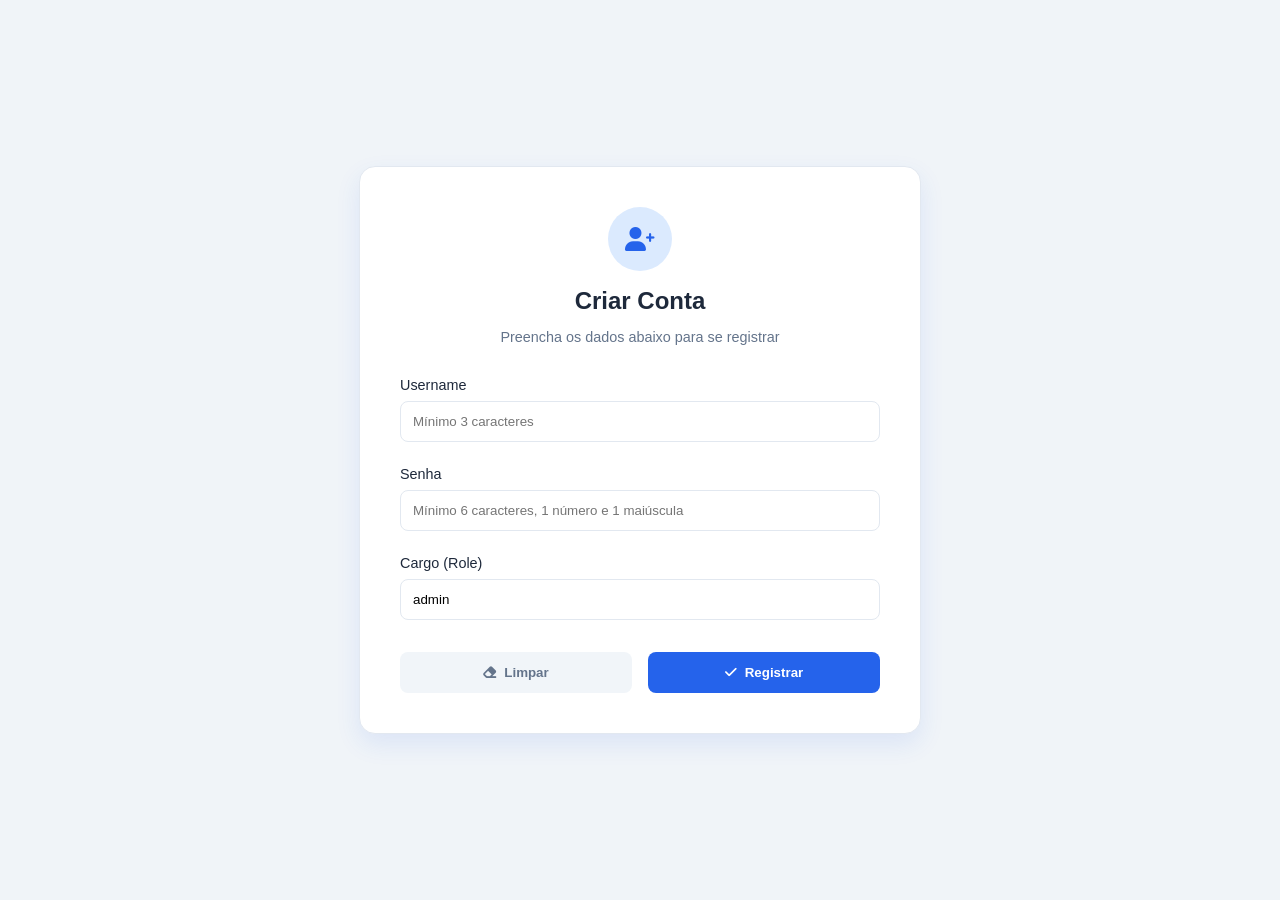
==== frontend/Cadastro_user.html @ 668b8d92 "add register user" ====
<!DOCTYPE html>
<html lang="pt-br">
<head>
    <meta charset="UTF-8">
    <meta name="viewport" content="width=device-width, initial-scale=1.0">
    <title>Cadastro de Usuário</title>
    <link rel="stylesheet" href="/frontend/assets/css/Cadastro_user.css">
    <link rel="stylesheet" href="https://cdnjs.cloudflare.com/ajax/libs/font-awesome/6.0.0/css/all.min.css">
</head>
<body>

    <div class="form-card animate-in">
        <div class="form-header">
            <div class="icon-circle">
                <i class="fas fa-user-plus"></i>
            </div>
            <h1>Criar Conta</h1>
            <p>Preencha os dados abaixo para se registrar</p>
        </div>

        <form id="registerForm">
            <div id="apiResponse" class="message" style="display: none; margin-bottom: 1rem;"></div>

            <div class="form-group">
                <label for="username">Username</label>
                <input type="text" id="username" name="username" placeholder="Mínimo 3 caracteres" required>
                <span class="error-message">O username deve ter entre 3 e 20 caracteres.</span>
            </div>

            <div class="form-group">
                <label for="password">Senha</label>
                <input type="password" id="password" name="password" placeholder="Mínimo 6 caracteres, 1 número e 1 maiúscula" required>
                <span class="error-message">A senha deve ter 6+ caracteres, 1 número e 1 letra maiúscula.</span>
            </div>

            <div class="form-group">
                <label for="role">Cargo (Role)</label>
                <input type="text" id="role" name="role" value="admin" placeholder="Ex: admin, user">
                <span class="error-message">O cargo não pode estar vazio.</span>
            </div>

            <div class="form-actions">
                <button type="button" class="btn-secondary" onclick="window.location.reload()">
                    <i class="fas fa-eraser"></i> Limpar
                </button>
                <button type="submit" class="btn-primary">
                    <i class="fas fa-check"></i> Registrar
                </button>
            </div>
        </form>
    </div>

    <script src="/frontend/assets/js/Cadastro_user.js"></script>
</body>
</html>
---- frontend/assets/css/Cadastro_user.css ----
/* Importando suas definições base */
:root {
    --primary-blue: #2563eb;
    --primary-hover: #1d4ed8;
    --bg-color: #f0f4f8;
    --white: #ffffff;
    --text-main: #1e293b;
    --text-muted: #64748b;
    --border: #e2e8f0;
    --danger: #ef4444;
}

body {
    background-color: var(--bg-color);
    display: flex;
    align-items: center;
    justify-content: center;
    min-height: 100vh;
    margin: 0;
    font-family: 'Segoe UI', Tahoma, Geneva, Verdana, sans-serif;
}

.form-card {
    background: var(--white);
    width: 100%;
    max-width: 480px;
    padding: 2.5rem;
    border-radius: 16px;
    box-shadow: 0 10px 25px rgba(37, 99, 235, 0.1);
    border: 1px solid var(--border);
}

.form-header {
    text-align: center;
    margin-bottom: 2rem;
}

.icon-circle {
    width: 64px;
    height: 64px;
    background-color: #dbeafe;
    color: var(--primary-blue);
    border-radius: 50%;
    display: flex;
    align-items: center;
    justify-content: center;
    font-size: 1.5rem;
    margin: 0 auto 1rem;
}

.form-header h1 { font-size: 1.5rem; color: var(--text-main); margin-bottom: 0.5rem; }
.form-header p { color: var(--text-muted); font-size: 0.9rem; }

.form-group { margin-bottom: 1.5rem; position: relative; }
.form-group label { display: block; margin-bottom: 0.5rem; color: var(--text-main); font-weight: 500; font-size: 0.9rem; }
.form-group input { width: 100%; padding: 0.75rem; border: 1.5px solid var(--border); border-radius: 8px; outline: none; transition: all 0.2s; box-sizing: border-box;}
.form-group input:focus { border-color: var(--primary-blue); }

/* Feedback de Erro */
.form-group input.invalid { border-color: var(--danger); background-color: #fffafb; }
.error-message { color: var(--danger); font-size: 0.75rem; margin-top: 4px; display: none; }
.form-group input.invalid + .error-message { display: block; }

/* Mensagem da API */
.message { padding: 0.75rem; border-radius: 8px; text-align: center; font-weight: 500; font-size: 0.9rem; }
.message.success { background-color: #dcfce7; color: #16a34a; border: 1px solid #bbf7d0; display: block !important;}
.message.error { background-color: #fee2e2; color: #b91c1c; border: 1px solid #fecaca; display: block !important;}

.form-actions { display: flex; gap: 1rem; margin-top: 2rem; }
.btn-primary, .btn-secondary { flex: 1; padding: 0.8rem; border-radius: 8px; font-weight: 600; cursor: pointer; transition: 0.2s; border: none; display: flex; align-items: center; justify-content: center; gap: 8px; }
.btn-primary { background-color: var(--primary-blue); color: white; }
.btn-primary:hover { background-color: var(--primary-hover); }
.btn-secondary { background-color: #f1f5f9; color: var(--text-muted); }

.animate-in { animation: fadeInSlide 0.4s ease forwards; }
@keyframes fadeInSlide { from { opacity: 0; transform: translateY(20px); } to { opacity: 1; transform: translateY(0); } }
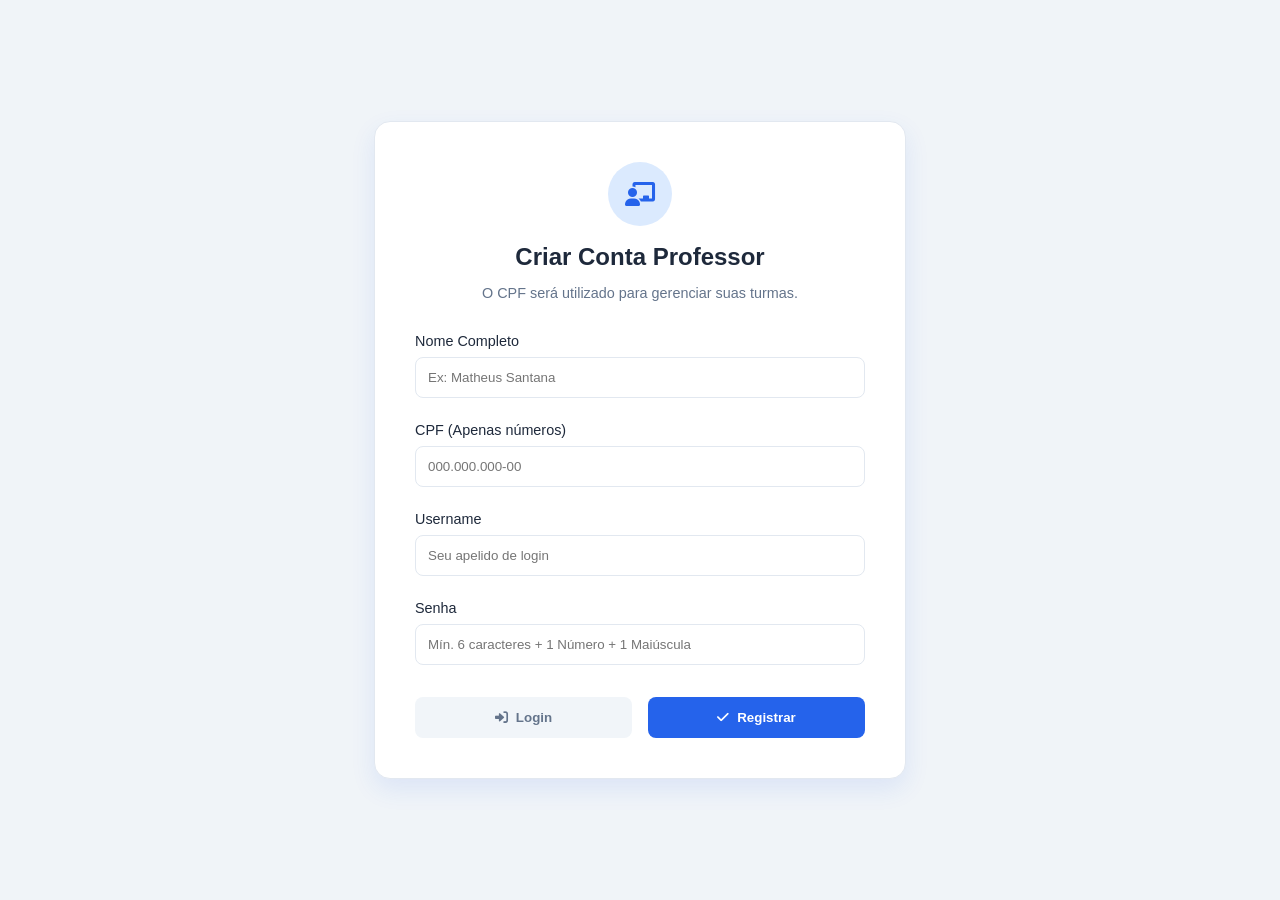
==== commit 25f9b98e: "Feat: Add Docker and updated Back and Front with news logics" ====
--- a/frontend/Cadastro_user.html
+++ b/frontend/Cadastro_user.html
@@ -3,8 +3,8 @@
 <head>
     <meta charset="UTF-8">
     <meta name="viewport" content="width=device-width, initial-scale=1.0">
-    <title>Cadastro de Usuário</title>
-    <link rel="stylesheet" href="/frontend/assets/css/Cadastro_user.css">
+    <title>Cadastro Professor | Sistema Presença</title>
+    <link rel="stylesheet" href="./assets/css/Cadastro_user.css">
     <link rel="stylesheet" href="https://cdnjs.cloudflare.com/ajax/libs/font-awesome/6.0.0/css/all.min.css">
 </head>
 <body>
@@ -12,36 +12,42 @@
     <div class="form-card animate-in">
         <div class="form-header">
             <div class="icon-circle">
-                <i class="fas fa-user-plus"></i>
+                <i class="fas fa-chalkboard-teacher"></i>
             </div>
-            <h1>Criar Conta</h1>
-            <p>Preencha os dados abaixo para se registrar</p>
+            <h1>Criar Conta Professor</h1>
+            <p>O CPF será utilizado para gerenciar suas turmas.</p>
         </div>
 
         <form id="registerForm">
             <div id="apiResponse" class="message" style="display: none; margin-bottom: 1rem;"></div>
 
             <div class="form-group">
+                <label for="full_name">Nome Completo</label>
+                <input type="text" id="full_name" name="full_name" placeholder="Ex: Matheus Santana" required>
+                <span class="error-message">Insira seu nome completo (mín. 3 letras).</span>
+            </div>
+
+            <div class="form-group">
+                <label for="cpf">CPF (Apenas números)</label>
+                <input type="text" id="cpf" name="cpf" placeholder="000.000.000-00" maxlength="14" required>
+                <span class="error-message">CPF inválido. Insira 11 dígitos.</span>
+            </div>
+
+            <div class="form-group">
                 <label for="username">Username</label>
-                <input type="text" id="username" name="username" placeholder="Mínimo 3 caracteres" required>
+                <input type="text" id="username" name="username" placeholder="Seu apelido de login" required>
                 <span class="error-message">O username deve ter entre 3 e 20 caracteres.</span>
             </div>
 
             <div class="form-group">
                 <label for="password">Senha</label>
-                <input type="password" id="password" name="password" placeholder="Mínimo 6 caracteres, 1 número e 1 maiúscula" required>
-                <span class="error-message">A senha deve ter 6+ caracteres, 1 número e 1 letra maiúscula.</span>
-            </div>
-
-            <div class="form-group">
-                <label for="role">Cargo (Role)</label>
-                <input type="text" id="role" name="role" value="admin" placeholder="Ex: admin, user">
-                <span class="error-message">O cargo não pode estar vazio.</span>
+                <input type="password" id="password" name="password" placeholder="Mín. 6 caracteres + 1 Número + 1 Maiúscula" required>
+                <span class="error-message">Mínimo 6 caracteres, 1 número e 1 letra maiúscula.</span>
             </div>
 
             <div class="form-actions">
-                <button type="button" class="btn-secondary" onclick="window.location.reload()">
-                    <i class="fas fa-eraser"></i> Limpar
+                <button type="button" class="btn-secondary" onclick="window.location.href='login.html'">
+                    <i class="fas fa-sign-in-alt"></i> Login
                 </button>
                 <button type="submit" class="btn-primary">
                     <i class="fas fa-check"></i> Registrar
@@ -50,6 +56,6 @@
         </form>
     </div>
 
-    <script src="/frontend/assets/js/Cadastro_user.js"></script>
+    <script src="./assets/js/Cadastro_user.js"></script>
 </body>
 </html>
--- a/frontend/assets/css/Cadastro_user.css
+++ b/frontend/assets/css/Cadastro_user.css
@@ -73,4 +73,33 @@
 .btn-secondary { background-color: #f1f5f9; color: var(--text-muted); }
 
 .animate-in { animation: fadeInSlide 0.4s ease forwards; }
-@keyframes fadeInSlide { from { opacity: 0; transform: translateY(20px); } to { opacity: 1; transform: translateY(0); } }+@keyframes fadeInSlide { from { opacity: 0; transform: translateY(20px); } to { opacity: 1; transform: translateY(0); } }
+
+/* Seus estilos base permanecem os mesmos */
+
+/* Adicione apenas a centralização se não tiver */
+body {
+    background-color: var(--bg-color);
+    display: flex;
+    align-items: center;
+    justify-content: center;
+    min-height: 100vh;
+    margin: 0;
+    overflow-x: hidden;
+}
+
+.form-card {
+    /* ... seu código ... */
+    max-width: 450px; /* Um pouco mais estreito fica mais elegante */
+}
+
+/* Máscara visual de feedback para inputs invalidos */
+.form-group input.invalid {
+    border-color: var(--danger) !important;
+}
+
+/* Pequeno ajuste no ícone para parecer mais com "Educação" */
+.icon-circle {
+    background-color: #dbeafe;
+    color: var(--primary-blue);
+}
